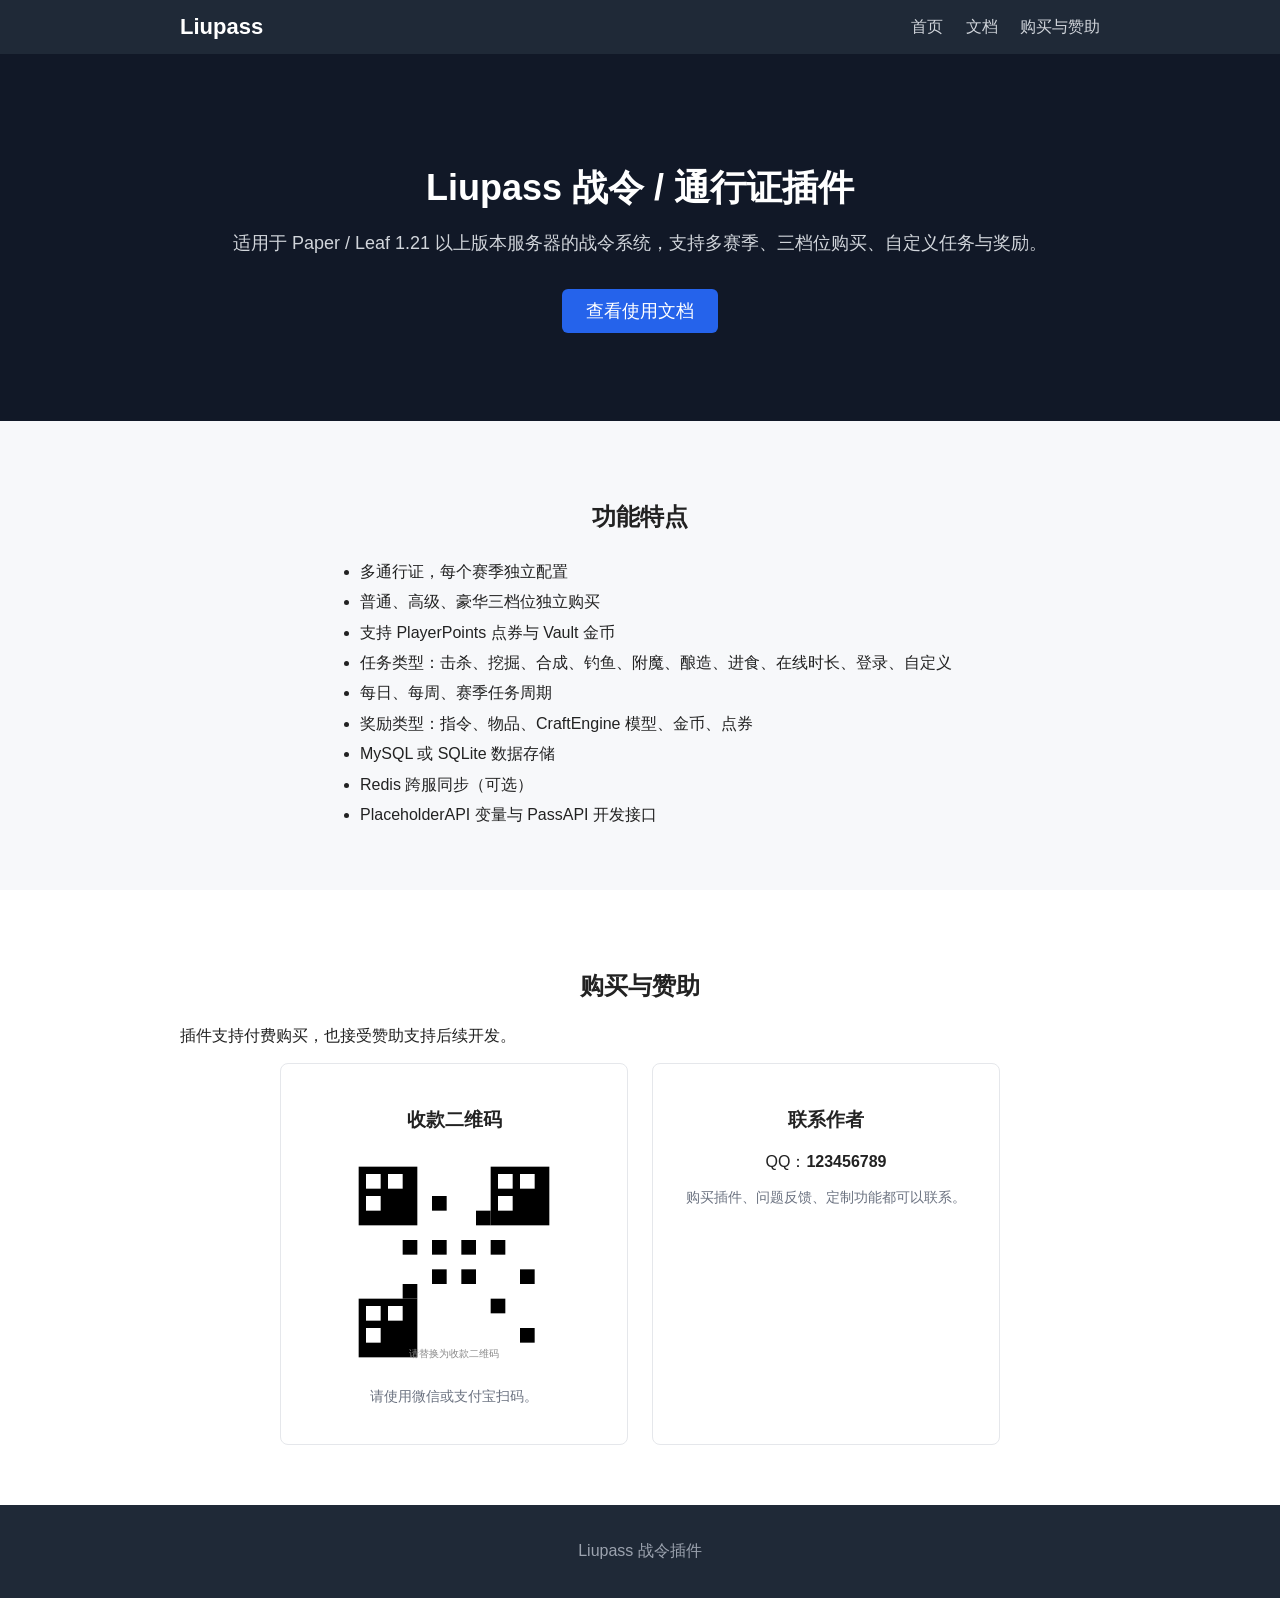
==== index.html @ f5a87ba2 "first commit" ====
<!DOCTYPE html>
<html lang="zh-CN">
<head>
  <meta charset="UTF-8">
  <meta name="viewport" content="width=device-width, initial-scale=1.0">
  <title>Liupass 战令插件</title>
  <link rel="stylesheet" href="styles.css">
</head>
<body>
  <header class="site-header">
    <div class="container header-inner">
      <a class="logo" href="index.html">Liupass</a>
      <nav>
        <a href="index.html">首页</a>
        <a href="docs.html">文档</a>
        <a href="index.html#support">购买与赞助</a>
      </nav>
    </div>
  </header>

  <main>
    <section class="hero">
      <div class="container">
        <h1>Liupass 战令 / 通行证插件</h1>
        <p>适用于 Paper / Leaf 1.21 以上版本服务器的战令系统，支持多赛季、三档位购买、自定义任务与奖励。</p>
        <p><a class="button" href="docs.html">查看使用文档</a></p>
      </div>
    </section>

    <section class="features">
      <div class="container">
        <h2>功能特点</h2>
        <ul>
          <li>多通行证，每个赛季独立配置</li>
          <li>普通、高级、豪华三档位独立购买</li>
          <li>支持 PlayerPoints 点券与 Vault 金币</li>
          <li>任务类型：击杀、挖掘、合成、钓鱼、附魔、酿造、进食、在线时长、登录、自定义</li>
          <li>每日、每周、赛季任务周期</li>
          <li>奖励类型：指令、物品、CraftEngine 模型、金币、点券</li>
          <li>MySQL 或 SQLite 数据存储</li>
          <li>Redis 跨服同步（可选）</li>
          <li>PlaceholderAPI 变量与 PassAPI 开发接口</li>
        </ul>
      </div>
    </section>

    <section id="support" class="support">
      <div class="container">
        <h2>购买与赞助</h2>
        <p>插件支持付费购买，也接受赞助支持后续开发。</p>
        <div class="support-grid">
          <div class="support-card">
            <h3>收款二维码</h3>
            <img src="assets/qr.svg" alt="收款二维码" class="qr">
            <p class="muted">请使用微信或支付宝扫码。</p>
          </div>
          <div class="support-card">
            <h3>联系作者</h3>
            <p>QQ：<strong>123456789</strong></p>
            <p class="muted">购买插件、问题反馈、定制功能都可以联系。</p>
          </div>
        </div>
      </div>
    </section>
  </main>

  <footer class="site-footer">
    <div class="container">
      <p>Liupass 战令插件</p>
    </div>
  </footer>
</body>
</html>
---- styles.css ----
* {
  box-sizing: border-box;
}

body {
  margin: 0;
  font-family: "PingFang SC", "Microsoft YaHei", sans-serif;
  color: #222;
  background: #f7f8fa;
}

.container {
  max-width: 960px;
  margin: 0 auto;
  padding: 0 20px;
}

.site-header {
  background: #1f2937;
  color: #fff;
  padding: 14px 0;
}

.header-inner {
  display: flex;
  align-items: center;
  justify-content: space-between;
}

.logo {
  color: #fff;
  font-size: 22px;
  font-weight: 700;
  text-decoration: none;
}

.site-header nav a {
  color: #d1d5db;
  text-decoration: none;
  margin-left: 18px;
}

.site-header nav a:hover {
  color: #fff;
}

.hero {
  background: #111827;
  color: #fff;
  padding: 80px 0;
  text-align: center;
}

.hero h1 {
  font-size: 36px;
  margin-bottom: 12px;
}

.hero p {
  font-size: 18px;
  color: #d1d5db;
  margin-bottom: 8px;
}

.button {
  display: inline-block;
  margin-top: 16px;
  padding: 10px 24px;
  background: #2563eb;
  color: #fff;
  border-radius: 6px;
  text-decoration: none;
}

.features {
  padding: 60px 0;
}

.features h2 {
  text-align: center;
  margin-bottom: 24px;
}

.features ul {
  max-width: 640px;
  margin: 0 auto;
  line-height: 1.9;
}

.support {
  background: #fff;
  padding: 60px 0;
}

.support h2 {
  text-align: center;
  margin-bottom: 24px;
}

.support-grid {
  display: grid;
  grid-template-columns: repeat(auto-fit, minmax(240px, 1fr));
  gap: 24px;
  max-width: 720px;
  margin: 0 auto;
}

.support-card {
  border: 1px solid #e5e7eb;
  border-radius: 8px;
  padding: 24px;
  text-align: center;
}

.qr {
  width: 220px;
  height: 220px;
  margin: 16px auto;
  display: block;
}

.muted {
  color: #6b7280;
  font-size: 14px;
}

.site-footer {
  background: #1f2937;
  color: #9ca3af;
  padding: 20px 0;
  text-align: center;
}

.docs-layout {
  display: flex;
  max-width: 1100px;
  margin: 0 auto;
  padding: 30px 20px;
  gap: 24px;
}

.docs-sidebar {
  width: 220px;
  flex-shrink: 0;
}

.docs-sidebar h3 {
  margin-top: 0;
}

.docs-sidebar a {
  display: block;
  padding: 8px 0;
  color: #2563eb;
  text-decoration: none;
}

.docs-content {
  flex: 1;
  background: #fff;
  border: 1px solid #e5e7eb;
  border-radius: 8px;
  padding: 30px;
}

#markdown-body h1,
#markdown-body h2,
#markdown-body h3 {
  margin-top: 1.4em;
}

#markdown-body pre {
  background: #f3f4f6;
  padding: 12px;
  overflow: auto;
  border-radius: 6px;
}

#markdown-body code {
  background: #f3f4f6;
  padding: 2px 5px;
  border-radius: 4px;
}

#markdown-body table {
  border-collapse: collapse;
  width: 100%;
}

#markdown-body th,
#markdown-body td {
  border: 1px solid #e5e7eb;
  padding: 8px;
}

@media (max-width: 720px) {
  .docs-layout {
    flex-direction: column;
  }
  .docs-sidebar {
    width: 100%;
  }
}
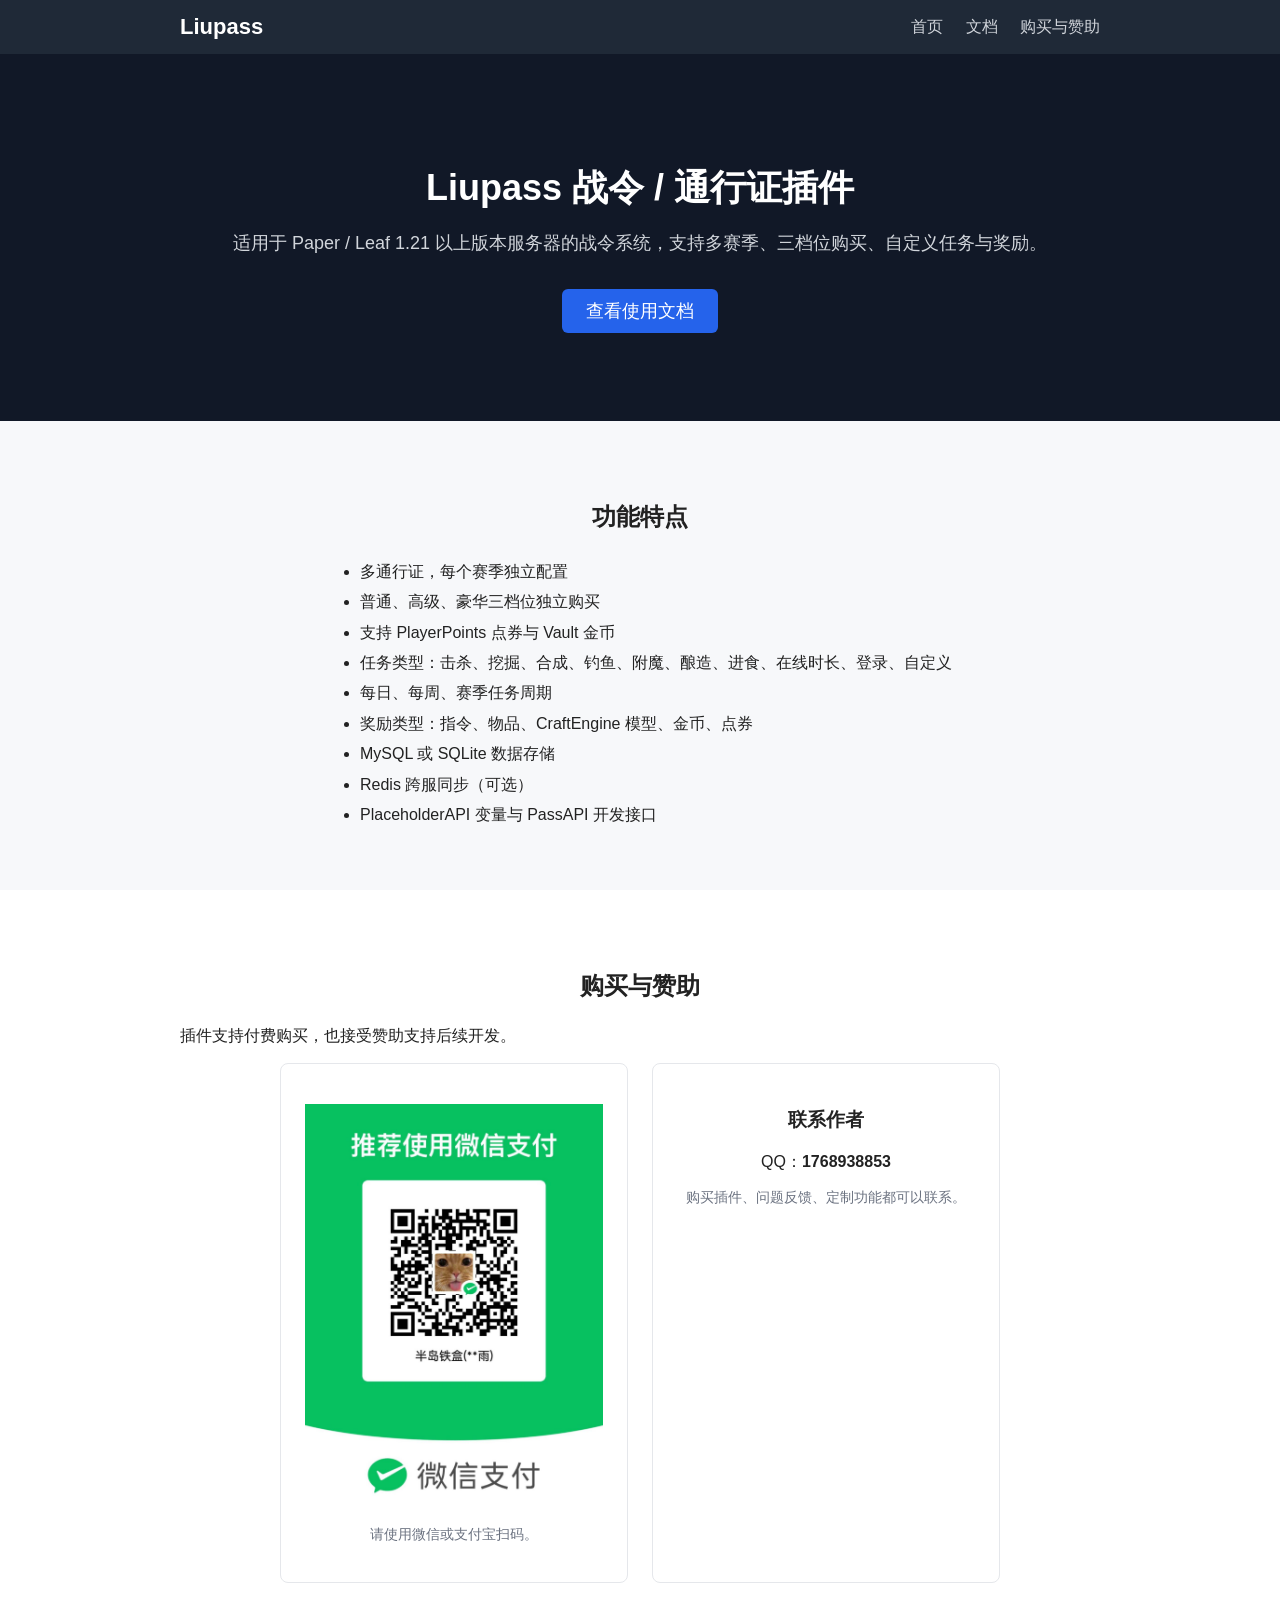
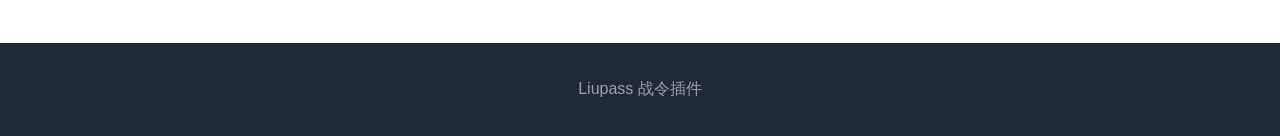
==== commit 77bf6d96: "first commit" ====
--- a/index.html
+++ b/index.html
@@ -50,13 +50,12 @@
         <p>插件支持付费购买，也接受赞助支持后续开发。</p>
         <div class="support-grid">
           <div class="support-card">
-            <h3>收款二维码</h3>
-            <img src="assets/qr.svg" alt="收款二维码" class="qr">
+            <img src="assets/weixin.jpg" alt="收款二维码" class="qr">
             <p class="muted">请使用微信或支付宝扫码。</p>
           </div>
           <div class="support-card">
             <h3>联系作者</h3>
-            <p>QQ：<strong>123456789</strong></p>
+            <p>QQ：<strong>1768938853</strong></p>
             <p class="muted">购买插件、问题反馈、定制功能都可以联系。</p>
           </div>
         </div>
--- a/styles.css
+++ b/styles.css
@@ -113,8 +113,9 @@
 }
 
 .qr {
-  width: 220px;
-  height: 220px;
+  max-width: 100%;
+  width: auto;
+  height: auto;
   margin: 16px auto;
   display: block;
 }
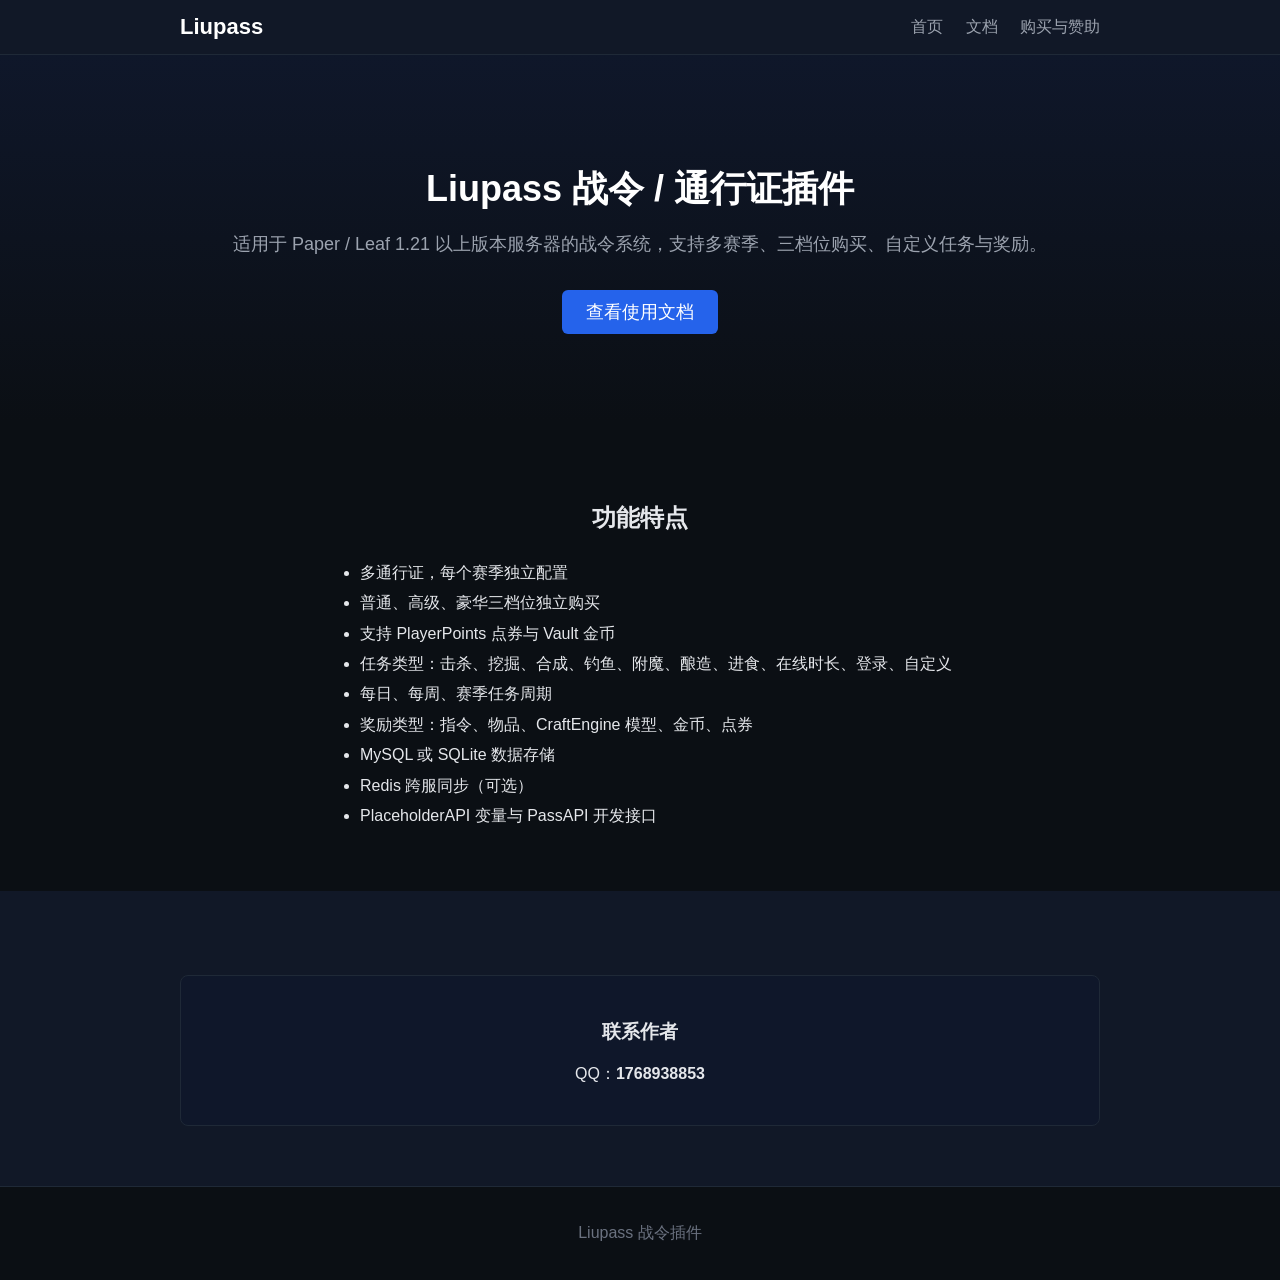
==== commit f06b4df0: "first commit" ====
--- a/index.html
+++ b/index.html
@@ -46,17 +46,12 @@
 
     <section id="support" class="support">
       <div class="container">
-        <h2>购买与赞助</h2>
-        <p>插件支持付费购买，也接受赞助支持后续开发。</p>
-        <div class="support-grid">
-          <div class="support-card">
-            <img src="assets/weixin.jpg" alt="收款二维码" class="qr">
-            <p class="muted">请使用微信或支付宝扫码。</p>
-          </div>
+        <h2></h2>
+
           <div class="support-card">
             <h3>联系作者</h3>
             <p>QQ：<strong>1768938853</strong></p>
-            <p class="muted">购买插件、问题反馈、定制功能都可以联系。</p>
+      
           </div>
         </div>
       </div>
--- a/styles.css
+++ b/styles.css
@@ -5,8 +5,8 @@
 body {
   margin: 0;
   font-family: "PingFang SC", "Microsoft YaHei", sans-serif;
-  color: #222;
-  background: #f7f8fa;
+  color: #e5e7eb;
+  background: #0b0f14;
 }
 
 .container {
@@ -16,8 +16,9 @@
 }
 
 .site-header {
-  background: #1f2937;
-  color: #fff;
+  background: #111827;
+  color: #fff;
+  border-bottom: 1px solid #1f2937;
   padding: 14px 0;
 }
 
@@ -35,7 +36,7 @@
 }
 
 .site-header nav a {
-  color: #d1d5db;
+  color: #9ca3af;
   text-decoration: none;
   margin-left: 18px;
 }
@@ -45,7 +46,7 @@
 }
 
 .hero {
-  background: #111827;
+  background: linear-gradient(180deg, #0f172a 0%, #0b0f14 100%);
   color: #fff;
   padding: 80px 0;
   text-align: center;
@@ -58,7 +59,7 @@
 
 .hero p {
   font-size: 18px;
-  color: #d1d5db;
+  color: #9ca3af;
   margin-bottom: 8px;
 }
 
@@ -88,7 +89,7 @@
 }
 
 .support {
-  background: #fff;
+  background: #111827;
   padding: 60px 0;
 }
 
@@ -106,8 +107,9 @@
 }
 
 .support-card {
-  border: 1px solid #e5e7eb;
+  border: 1px solid #1f2937;
   border-radius: 8px;
+  background: #0f172a;
   padding: 24px;
   text-align: center;
 }
@@ -126,8 +128,9 @@
 }
 
 .site-footer {
-  background: #1f2937;
-  color: #9ca3af;
+  background: #0b0f14;
+  color: #6b7280;
+  border-top: 1px solid #1f2937;
   padding: 20px 0;
   text-align: center;
 }
@@ -147,19 +150,26 @@
 
 .docs-sidebar h3 {
   margin-top: 0;
+  color: #9ca3af;
+  font-size: 14px;
 }
 
 .docs-sidebar a {
   display: block;
-  padding: 8px 0;
-  color: #2563eb;
-  text-decoration: none;
+  padding: 6px 0;
+  color: #60a5fa;
+  text-decoration: none;
+  font-size: 14px;
+}
+
+.docs-sidebar a:hover {
+  color: #fff;
 }
 
 .docs-content {
   flex: 1;
-  background: #fff;
-  border: 1px solid #e5e7eb;
+  background: #111827;
+  border: 1px solid #1f2937;
   border-radius: 8px;
   padding: 30px;
 }
@@ -168,19 +178,23 @@
 #markdown-body h2,
 #markdown-body h3 {
   margin-top: 1.4em;
+  color: #fff;
 }
 
 #markdown-body pre {
-  background: #f3f4f6;
+  background: #0b0f14;
+  border: 1px solid #1f2937;
   padding: 12px;
   overflow: auto;
   border-radius: 6px;
+  color: #d1d5db;
 }
 
 #markdown-body code {
-  background: #f3f4f6;
+  background: #0b0f14;
   padding: 2px 5px;
   border-radius: 4px;
+  color: #fbbf24;
 }
 
 #markdown-body table {
@@ -190,8 +204,12 @@
 
 #markdown-body th,
 #markdown-body td {
-  border: 1px solid #e5e7eb;
+  border: 1px solid #1f2937;
   padding: 8px;
+}
+
+#markdown-body a {
+  color: #60a5fa;
 }
 
 @media (max-width: 720px) {
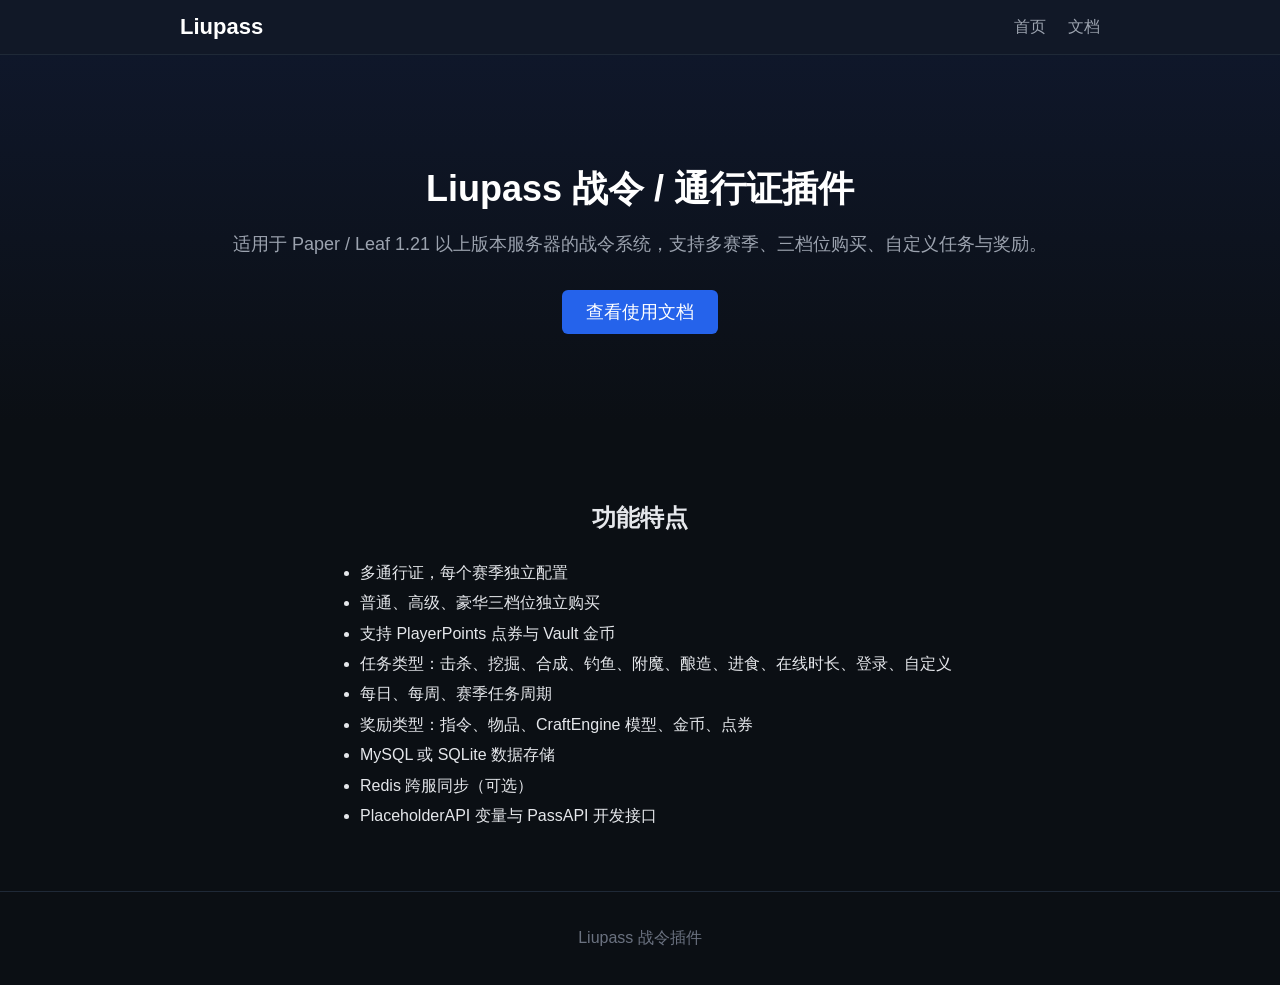
==== commit c71573dc: "删除联系作者信息；同步任务多目标配置文档" ====
--- a/index.html
+++ b/index.html
@@ -13,7 +13,6 @@
       <nav>
         <a href="index.html">首页</a>
         <a href="docs.html">文档</a>
-        <a href="index.html#support">购买与赞助</a>
       </nav>
     </div>
   </header>
@@ -44,18 +43,6 @@
       </div>
     </section>
 
-    <section id="support" class="support">
-      <div class="container">
-        <h2></h2>
-
-          <div class="support-card">
-            <h3>联系作者</h3>
-            <p>QQ：<strong>1768938853</strong></p>
-      
-          </div>
-        </div>
-      </div>
-    </section>
   </main>
 
   <footer class="site-footer">
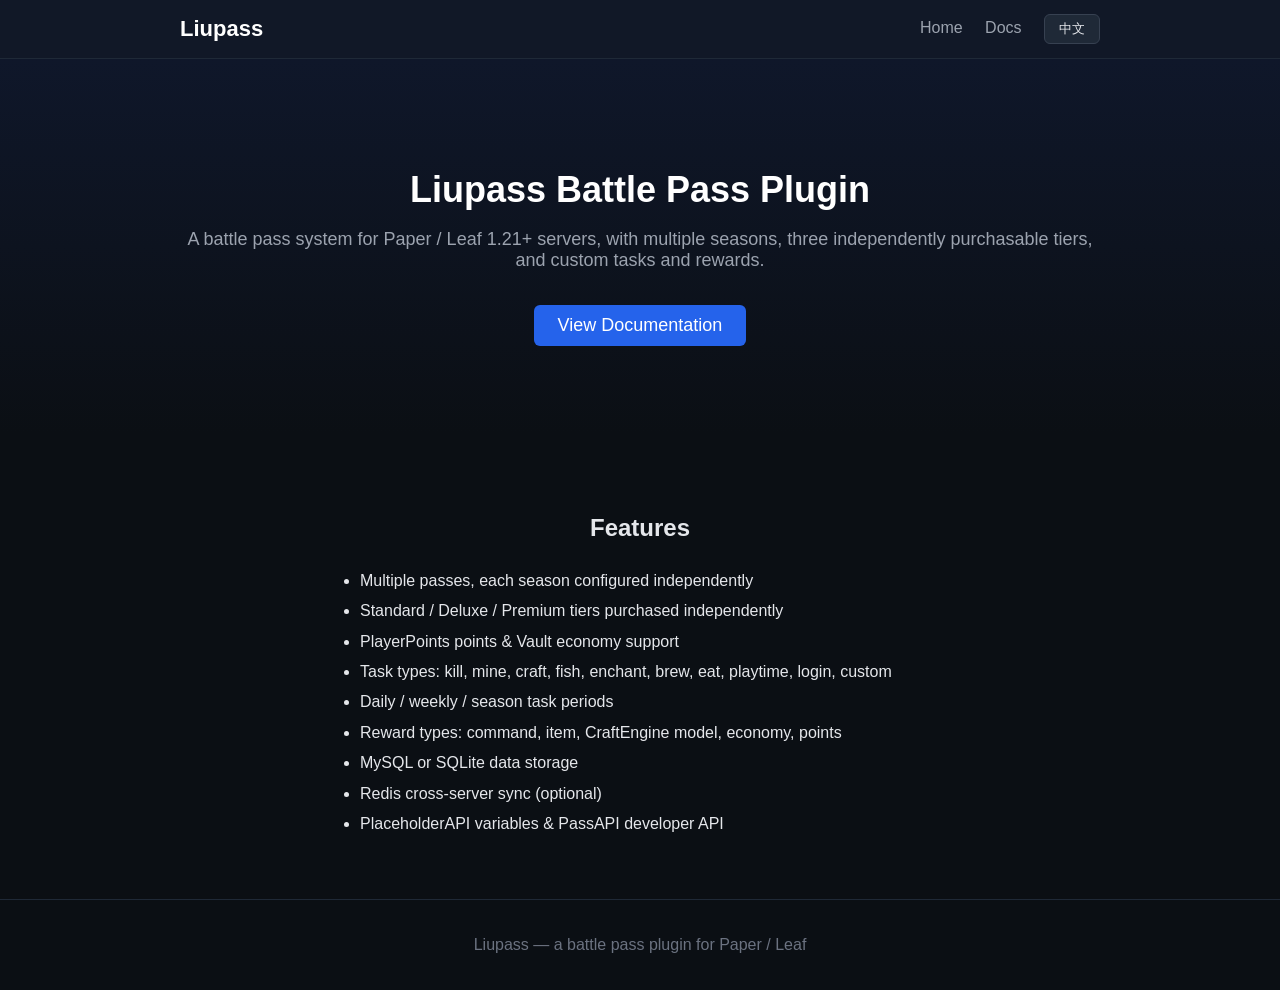
==== commit 06cc03f3: "支持中英双语，默认英语；文档按语言分目录（docs/en + docs/zh）" ====
--- a/index.html
+++ b/index.html
@@ -1,18 +1,20 @@
 <!DOCTYPE html>
-<html lang="zh-CN">
+<html lang="en">
 <head>
   <meta charset="UTF-8">
   <meta name="viewport" content="width=device-width, initial-scale=1.0">
   <title>Liupass 战令插件</title>
   <link rel="stylesheet" href="styles.css">
+  <script src="i18n.js"></script>
 </head>
 <body>
   <header class="site-header">
     <div class="container header-inner">
-      <a class="logo" href="index.html">Liupass</a>
+      <a class="logo" href="index.html" data-i18n="brand">Liupass</a>
       <nav>
-        <a href="index.html">首页</a>
-        <a href="docs.html">文档</a>
+        <a href="index.html" data-i18n="nav.home">首页</a>
+        <a href="docs.html" data-i18n="nav.docs">文档</a>
+        <button id="lang-switch" class="lang-switch">中文</button>
       </nav>
     </div>
   </header>
@@ -20,34 +22,33 @@
   <main>
     <section class="hero">
       <div class="container">
-        <h1>Liupass 战令 / 通行证插件</h1>
-        <p>适用于 Paper / Leaf 1.21 以上版本服务器的战令系统，支持多赛季、三档位购买、自定义任务与奖励。</p>
-        <p><a class="button" href="docs.html">查看使用文档</a></p>
+        <h1 data-i18n="hero.h1">Liupass 战令 / 通行证插件</h1>
+        <p data-i18n="hero.p">适用于 Paper / Leaf 1.21 以上版本服务器的战令系统，支持多赛季、三档位购买、自定义任务与奖励。</p>
+        <p><a class="button" href="docs.html" data-i18n="hero.button">查看使用文档</a></p>
       </div>
     </section>
 
     <section class="features">
       <div class="container">
-        <h2>功能特点</h2>
+        <h2 data-i18n="feat.h2">功能特点</h2>
         <ul>
-          <li>多通行证，每个赛季独立配置</li>
-          <li>普通、高级、豪华三档位独立购买</li>
-          <li>支持 PlayerPoints 点券与 Vault 金币</li>
-          <li>任务类型：击杀、挖掘、合成、钓鱼、附魔、酿造、进食、在线时长、登录、自定义</li>
-          <li>每日、每周、赛季任务周期</li>
-          <li>奖励类型：指令、物品、CraftEngine 模型、金币、点券</li>
-          <li>MySQL 或 SQLite 数据存储</li>
-          <li>Redis 跨服同步（可选）</li>
-          <li>PlaceholderAPI 变量与 PassAPI 开发接口</li>
+          <li data-i18n="feat.1">多通行证，每个赛季独立配置</li>
+          <li data-i18n="feat.2">普通、高级、豪华三档位独立购买</li>
+          <li data-i18n="feat.3">支持 PlayerPoints 点券与 Vault 金币</li>
+          <li data-i18n="feat.4">任务类型：击杀、挖掘、合成、钓鱼、附魔、酿造、进食、在线时长、登录、自定义</li>
+          <li data-i18n="feat.5">每日、每周、赛季任务周期</li>
+          <li data-i18n="feat.6">奖励类型：指令、物品、CraftEngine 模型、金币、点券</li>
+          <li data-i18n="feat.7">MySQL 或 SQLite 数据存储</li>
+          <li data-i18n="feat.8">Redis 跨服同步（可选）</li>
+          <li data-i18n="feat.9">PlaceholderAPI 变量与 PassAPI 开发接口</li>
         </ul>
       </div>
     </section>
-
   </main>
 
   <footer class="site-footer">
     <div class="container">
-      <p>Liupass 战令插件</p>
+      <p data-i18n="footer">Liupass 战令插件</p>
     </div>
   </footer>
 </body>
--- a/styles.css
+++ b/styles.css
@@ -42,6 +42,23 @@
 }
 
 .site-header nav a:hover {
+  color: #fff;
+}
+
+.lang-switch {
+  margin-left: 18px;
+  padding: 5px 14px;
+  background: #1f2937;
+  color: #e5e7eb;
+  border: 1px solid #374151;
+  border-radius: 6px;
+  font-size: 13px;
+  cursor: pointer;
+}
+
+.lang-switch:hover {
+  background: #2563eb;
+  border-color: #2563eb;
   color: #fff;
 }
 
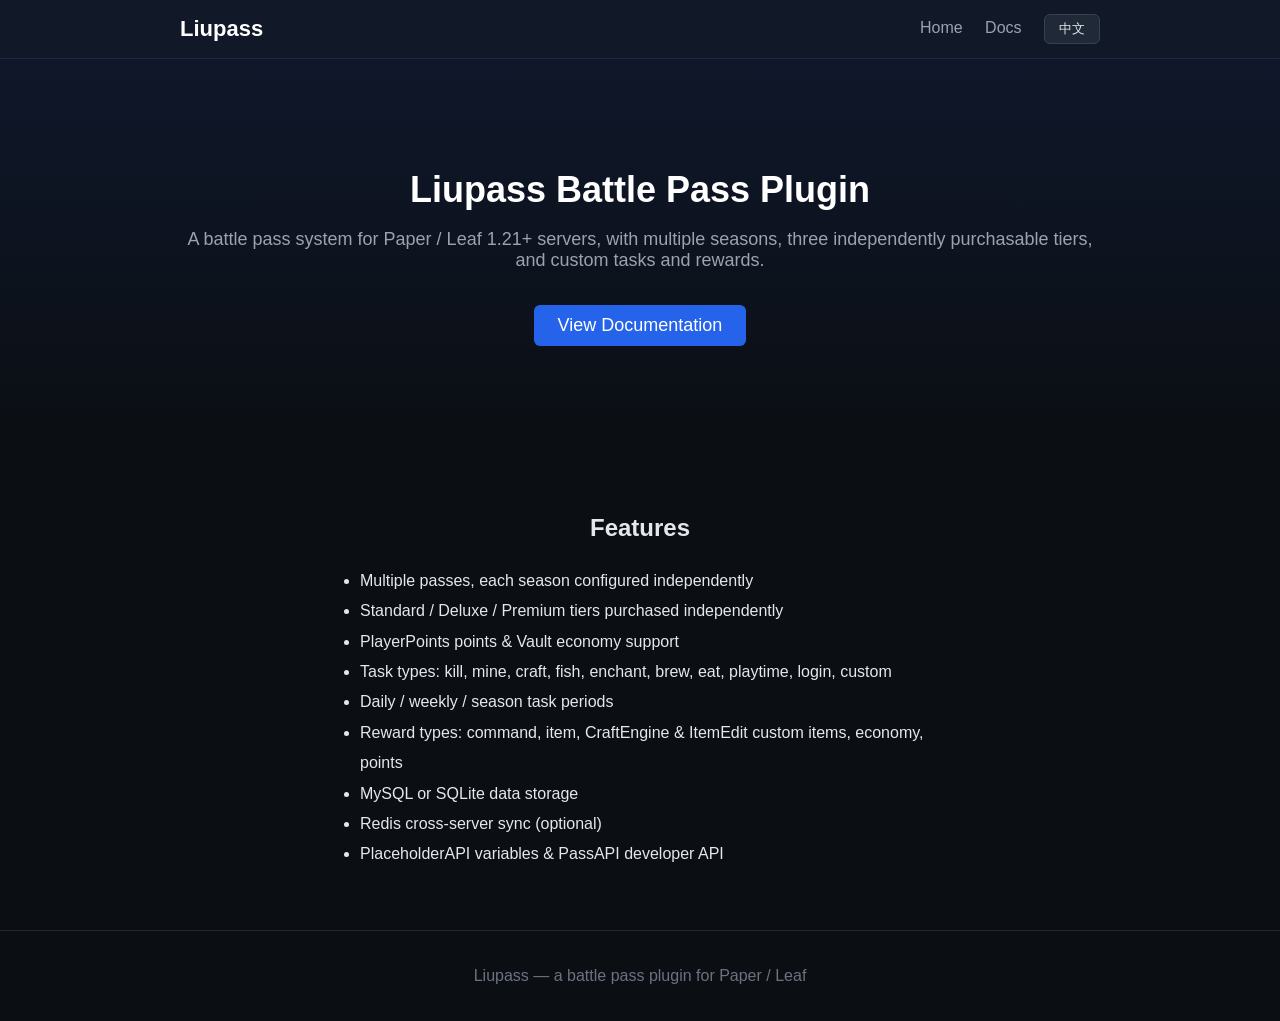
==== commit ec0f3256: "文档同步：奖励新增 ITEMEDIT(IE 物品)，CE/IE 物品 GUI 自动预览名称与 Lore" ====
--- a/index.html
+++ b/index.html
@@ -37,7 +37,7 @@
           <li data-i18n="feat.3">支持 PlayerPoints 点券与 Vault 金币</li>
           <li data-i18n="feat.4">任务类型：击杀、挖掘、合成、钓鱼、附魔、酿造、进食、在线时长、登录、自定义</li>
           <li data-i18n="feat.5">每日、每周、赛季任务周期</li>
-          <li data-i18n="feat.6">奖励类型：指令、物品、CraftEngine 模型、金币、点券</li>
+          <li data-i18n="feat.6">奖励类型：指令、物品、CraftEngine / ItemEdit 自定义物品、金币、点券</li>
           <li data-i18n="feat.7">MySQL 或 SQLite 数据存储</li>
           <li data-i18n="feat.8">Redis 跨服同步（可选）</li>
           <li data-i18n="feat.9">PlaceholderAPI 变量与 PassAPI 开发接口</li>
